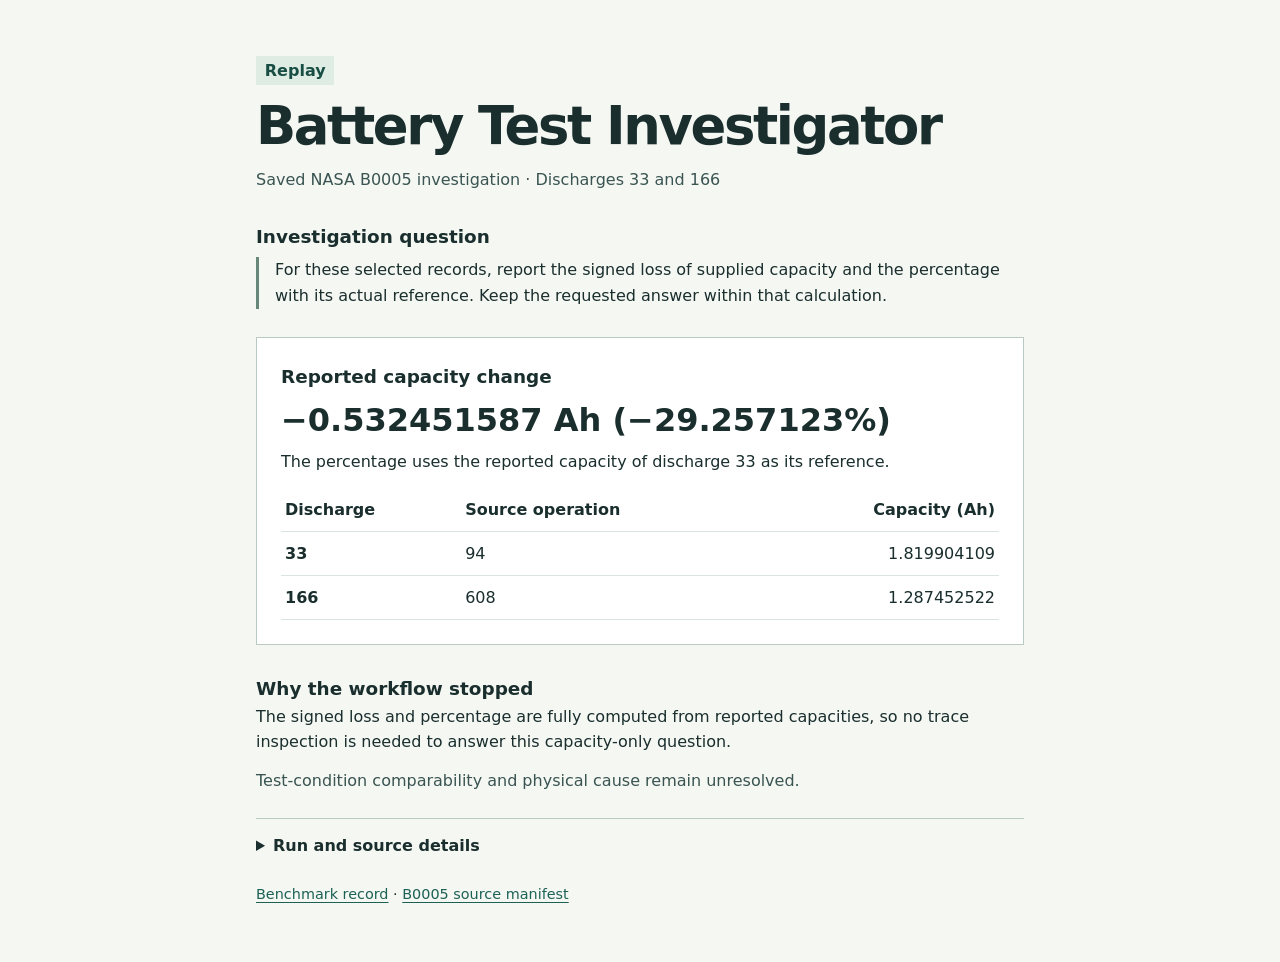
==== demo/index.html @ 588157db "Add browser replay for a saved capacity investigation" ====
<!doctype html>
<html lang="en">
<head>
  <meta charset="utf-8">
  <meta name="viewport" content="width=device-width, initial-scale=1">
  <meta name="color-scheme" content="light">
  <meta http-equiv="Content-Security-Policy" content="default-src 'none'; style-src 'unsafe-inline'; base-uri 'none'; form-action 'none'">
  <title>Capacity replay | Battery Test Investigator</title>
  <style>
    :root {
      font: 1rem/1.6 "Source Sans 3", system-ui, sans-serif;
      color: #192e2d;
      background: #f5f7f3;
    }

    body { margin: 0; }
    main { max-width: 48rem; margin: auto; padding: clamp(1.25rem, 5vw, 3.5rem); }
    h1, h2, p { margin: 0; }
    h1 { font-size: clamp(2rem, 6vw, 3.3rem); line-height: 1.05; letter-spacing: -0.045em; }
    h2 { font-size: 1.15rem; }
    .intro { margin-top: 0.85rem; color: #395451; }
    .mode { display: inline-block; margin-bottom: 0.8rem; padding: 0.12rem 0.55rem; color: #174d42; background: #deece4; font-weight: 650; }
    .section { margin-top: 1.8rem; }
    blockquote { margin: 0.4rem 0 0; padding-left: 1rem; border-left: 3px solid #65887a; }
    .comparison { padding: clamp(0.8rem, 3vw, 1.5rem); border: 1px solid #b9cac1; background: white; }
    .change { margin: 0.2rem 0; font-size: clamp(1.3rem, 4vw, 2rem); font-weight: 700; font-variant-numeric: tabular-nums; }
    table { width: 100%; margin-top: 0.8rem; border-collapse: collapse; font-variant-numeric: tabular-nums; }
    th, td { padding: 0.55rem 0.25rem; border-bottom: 1px solid #dbe5df; text-align: left; }
    th:last-child, td:last-child { text-align: right; }
    details { margin-top: 1.5rem; padding-top: 0.9rem; border-top: 1px solid #b9cac1; }
    summary { cursor: pointer; font-weight: 650; }
    details p { margin-top: 0.5rem; }
    footer { margin-top: 1.5rem; font-size: 0.9rem; }
    a { color: #1c6154; text-underline-offset: 0.2em; }
    a:focus-visible, summary:focus-visible { outline: 2px solid #1c6154; outline-offset: 0.2rem; }
  </style>
</head>
<body>
  <main>
    <header>
      <p class="mode">Replay</p>
      <h1>Battery Test Investigator</h1>
      <p class="intro">Saved NASA B0005 investigation · Discharges 33 and 166</p>
    </header>

    <section class="section" aria-labelledby="question">
      <h2 id="question">Investigation question</h2>
      <blockquote>For these selected records, report the signed loss of supplied capacity and the percentage with its actual reference. Keep the requested answer within that calculation.</blockquote>
    </section>

    <section class="section comparison" aria-labelledby="capacity">
      <h2 id="capacity">Reported capacity change</h2>
      <p class="change">−0.532451587 Ah (−29.257123%)</p>
      <p>The percentage uses the reported capacity of discharge 33 as its reference.</p>
      <table aria-label="Selected discharge records">
        <thead>
          <tr><th scope="col">Discharge</th><th scope="col">Source operation</th><th scope="col">Capacity (Ah)</th></tr>
        </thead>
        <tbody>
          <tr><th scope="row">33</th><td>94</td><td>1.819904109</td></tr>
          <tr><th scope="row">166</th><td>608</td><td>1.287452522</td></tr>
        </tbody>
      </table>
    </section>

    <section class="section" aria-labelledby="decision">
      <h2 id="decision">Why the workflow stopped</h2>
      <p>The signed loss and percentage are fully computed from reported capacities, so no trace inspection is needed to answer this capacity-only question.</p>
      <p class="intro">Test-condition comparability and physical cause remain unresolved.</p>
    </section>

    <details>
      <summary>Run and source details</summary>
      <p>The workflow compared capacity and retrieved the battery protocol before saving partial findings.</p>
      <p>Local benchmark case <code>R25-capacity</code>, workflow v23. The source manifest identifies the original MATLAB file and its checksum.</p>
    </details>

    <footer>
      <a href="../evaluations/experiments/portfolio-final-local-20261110.json">Benchmark record</a>
      · <a href="../data/manifests/B0005.json">B0005 source manifest</a>
    </footer>
  </main>
</body>
</html>
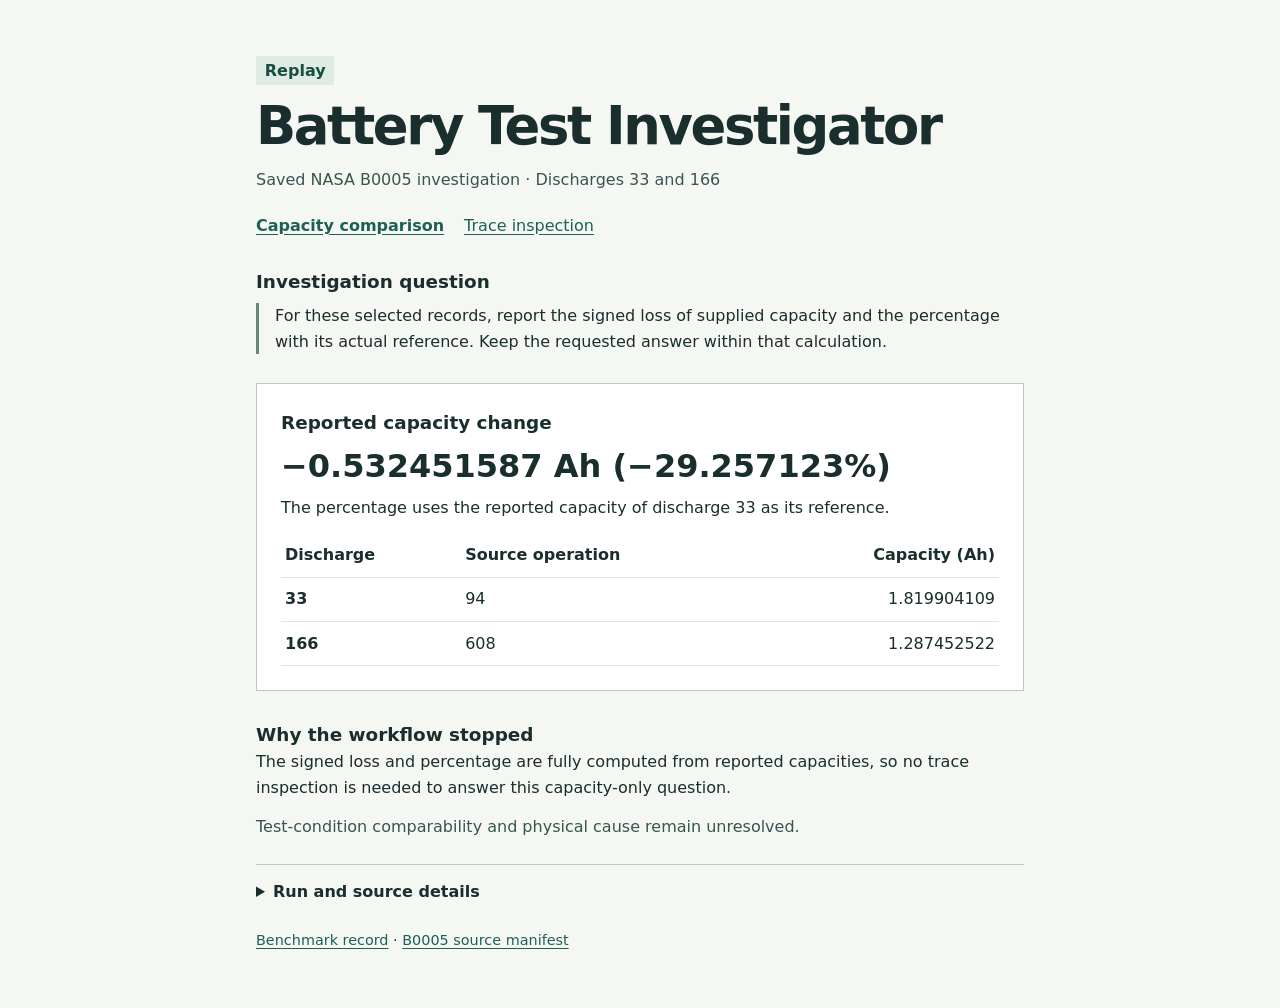
==== commit 55ee8c86: "Add replay for selected trace inspection" ====
--- a/demo/index.html
+++ b/demo/index.html
@@ -21,6 +21,8 @@
     .intro { margin-top: 0.85rem; color: #395451; }
     .mode { display: inline-block; margin-bottom: 0.8rem; padding: 0.12rem 0.55rem; color: #174d42; background: #deece4; font-weight: 650; }
     .section { margin-top: 1.8rem; }
+    nav { display: flex; flex-wrap: wrap; gap: 0.5rem 1.25rem; margin-top: 1.25rem; }
+    nav [aria-current="page"] { font-weight: 700; }
     blockquote { margin: 0.4rem 0 0; padding-left: 1rem; border-left: 3px solid #65887a; }
     .comparison { padding: clamp(0.8rem, 3vw, 1.5rem); border: 1px solid #b9cac1; background: white; }
     .change { margin: 0.2rem 0; font-size: clamp(1.3rem, 4vw, 2rem); font-weight: 700; font-variant-numeric: tabular-nums; }
@@ -42,6 +44,11 @@
       <h1>Battery Test Investigator</h1>
       <p class="intro">Saved NASA B0005 investigation · Discharges 33 and 166</p>
     </header>
+
+    <nav aria-label="Saved investigations">
+      <a href="index.html" aria-current="page">Capacity comparison</a>
+      <a href="traces.html">Trace inspection</a>
+    </nav>
 
     <section class="section" aria-labelledby="question">
       <h2 id="question">Investigation question</h2>
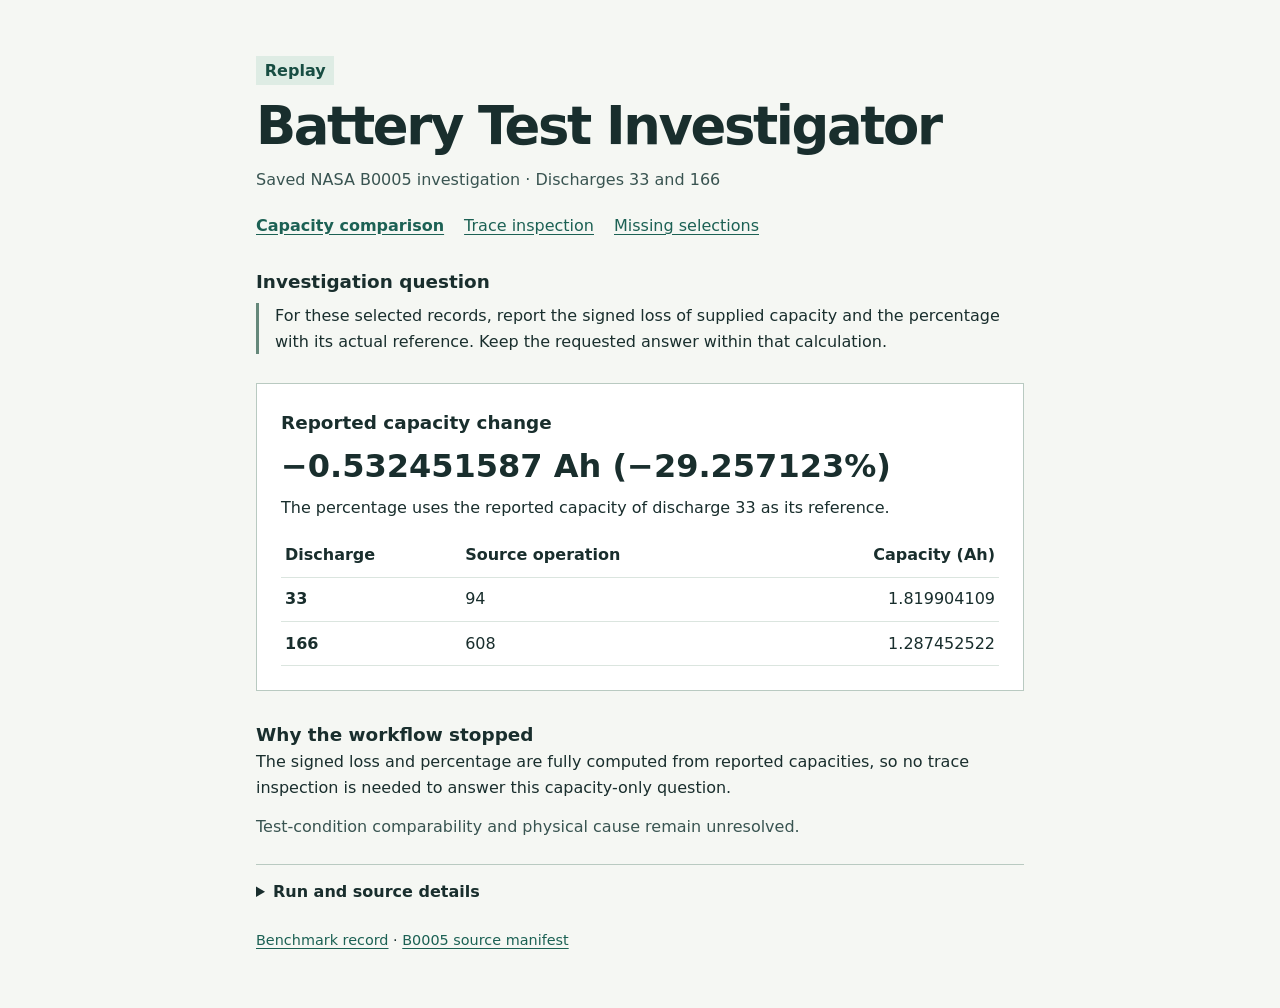
==== commit e7c034c7: "Add replay for missing discharge selections" ====
--- a/demo/index.html
+++ b/demo/index.html
@@ -48,6 +48,7 @@
     <nav aria-label="Saved investigations">
       <a href="index.html" aria-current="page">Capacity comparison</a>
       <a href="traces.html">Trace inspection</a>
+      <a href="clarification.html">Missing selections</a>
     </nav>
 
     <section class="section" aria-labelledby="question">
